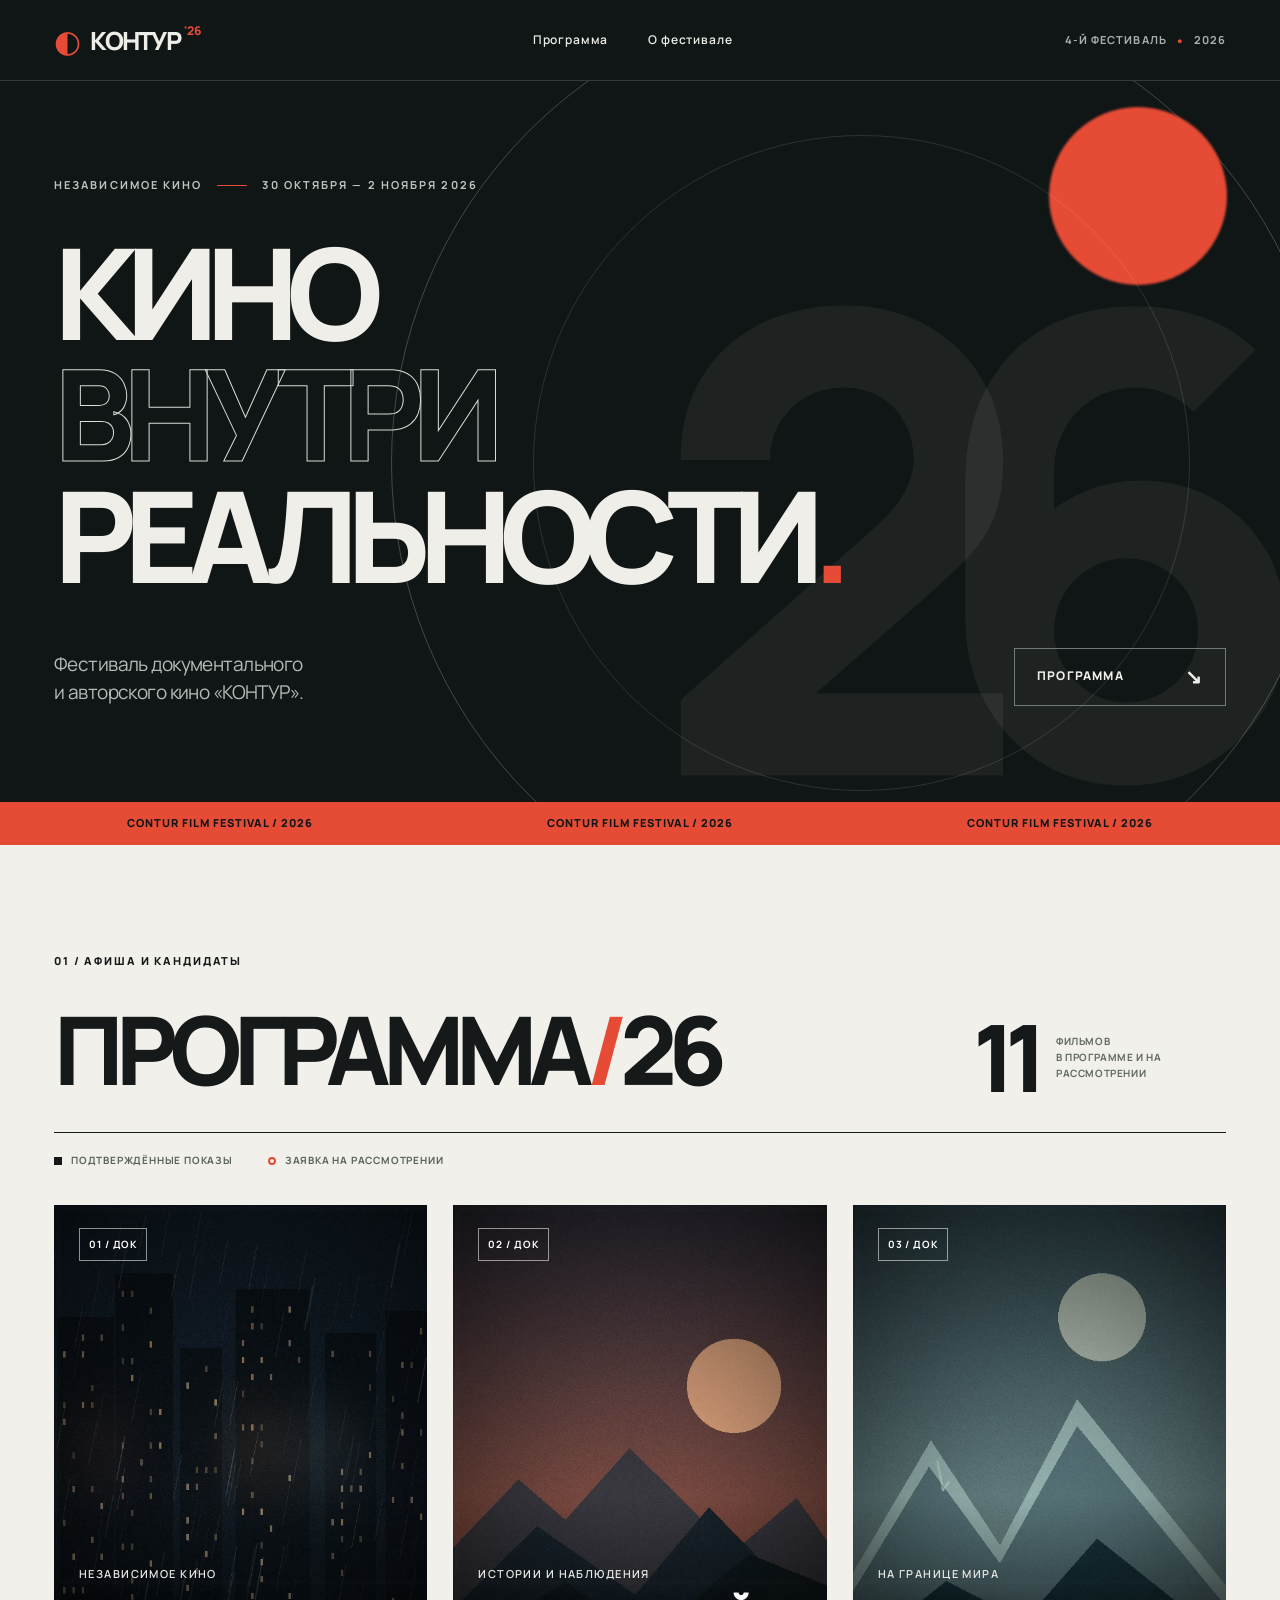
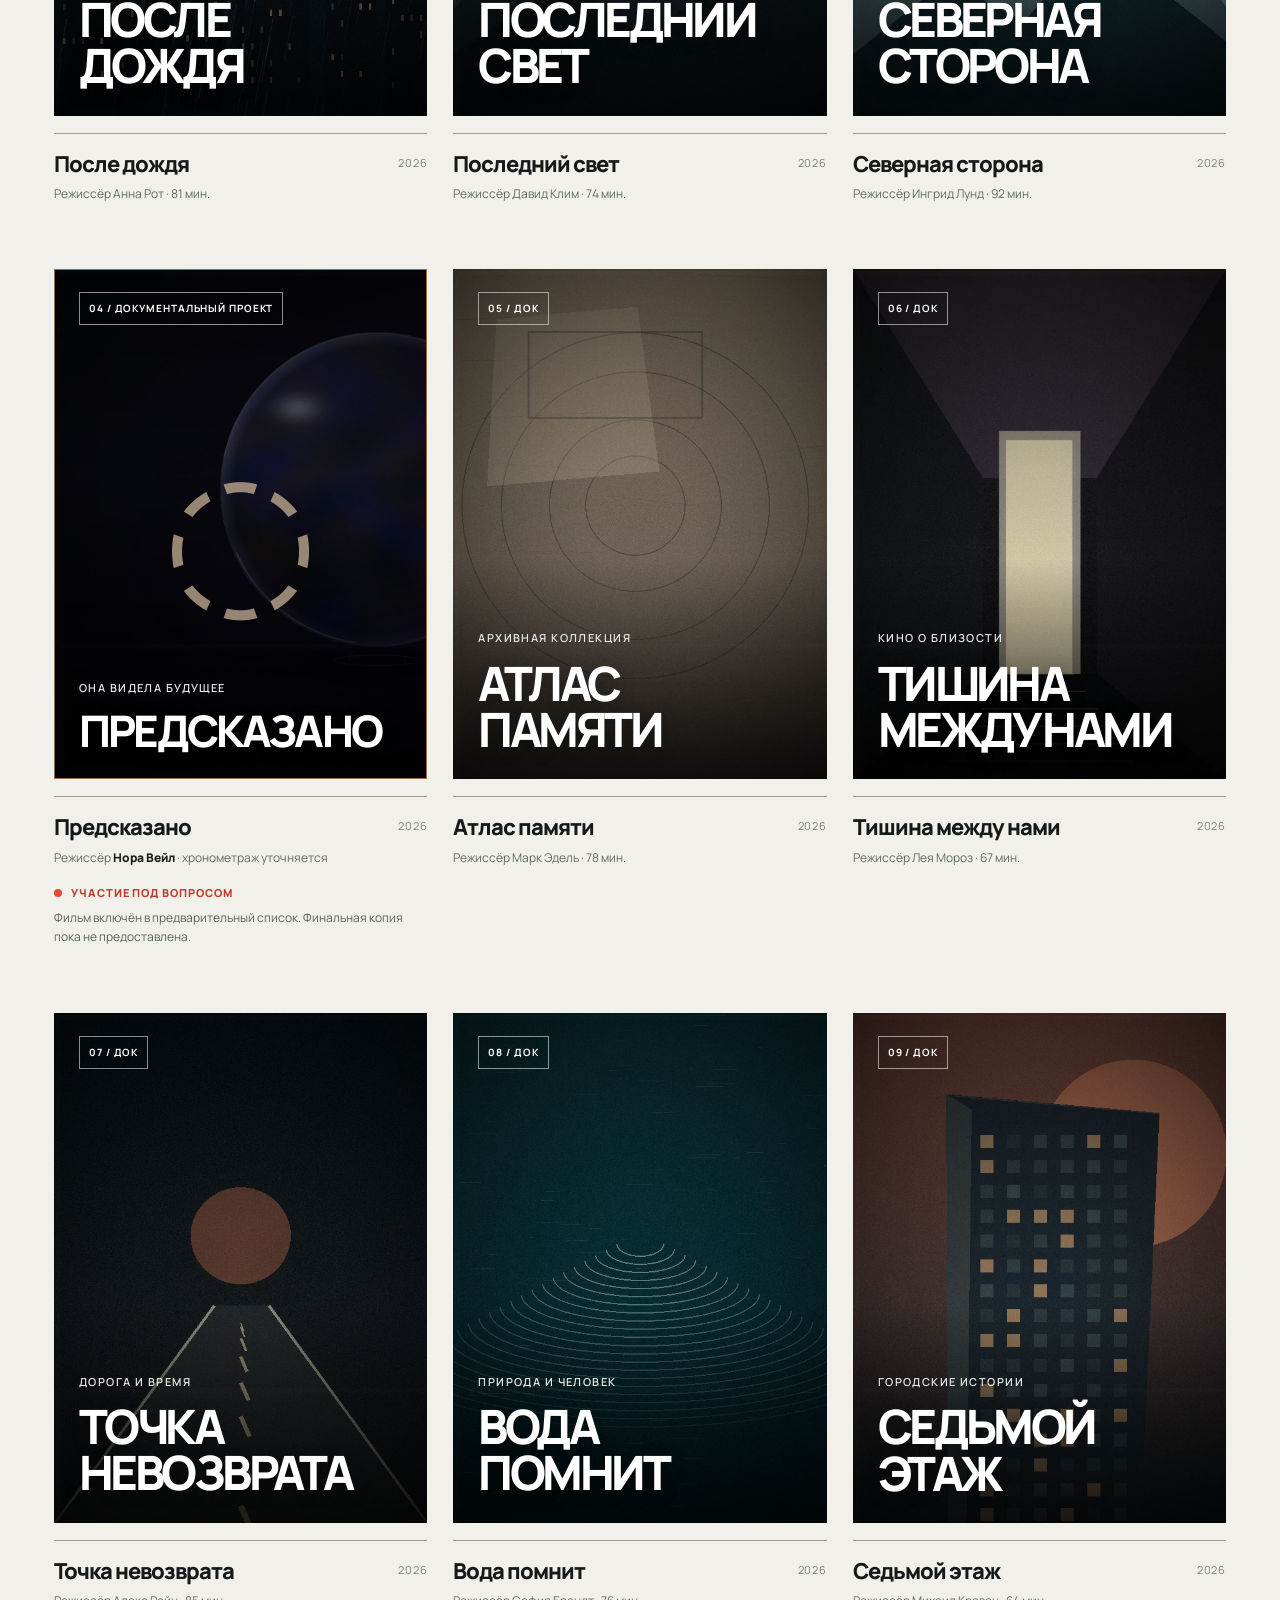
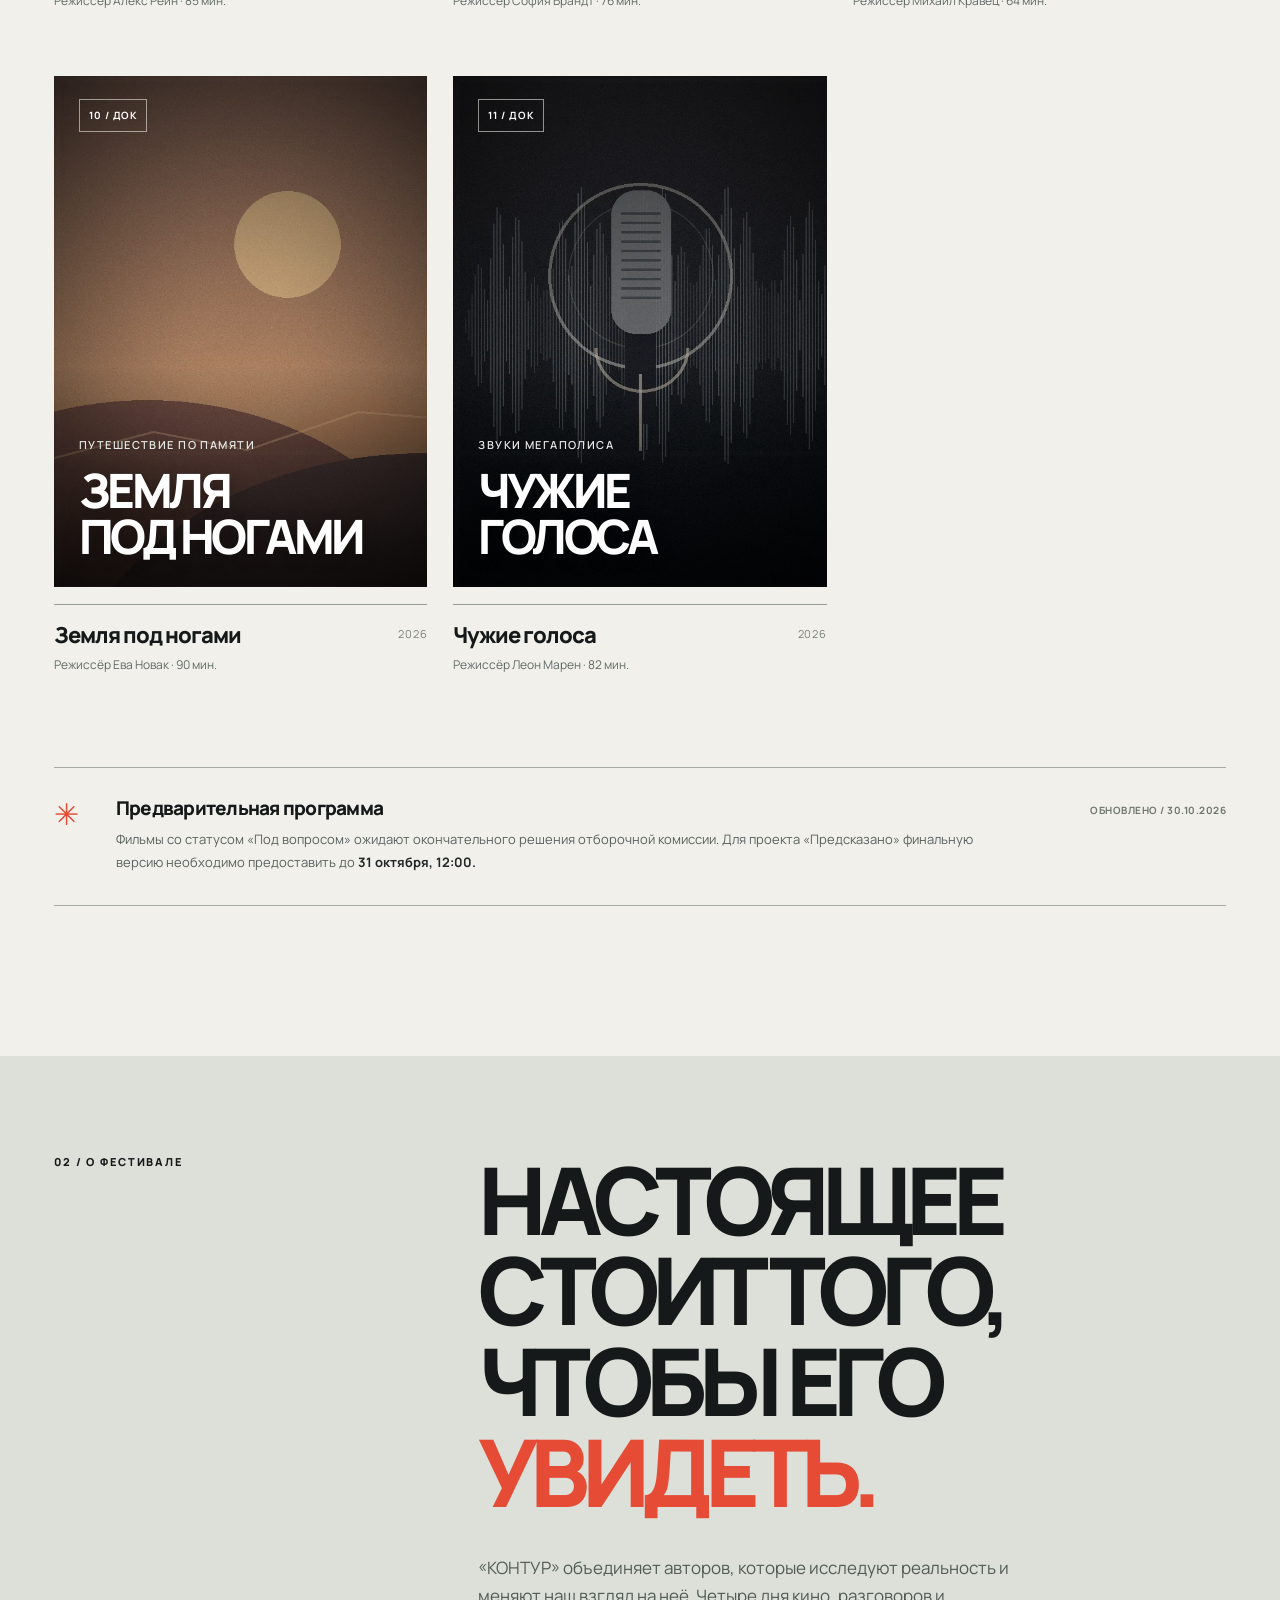
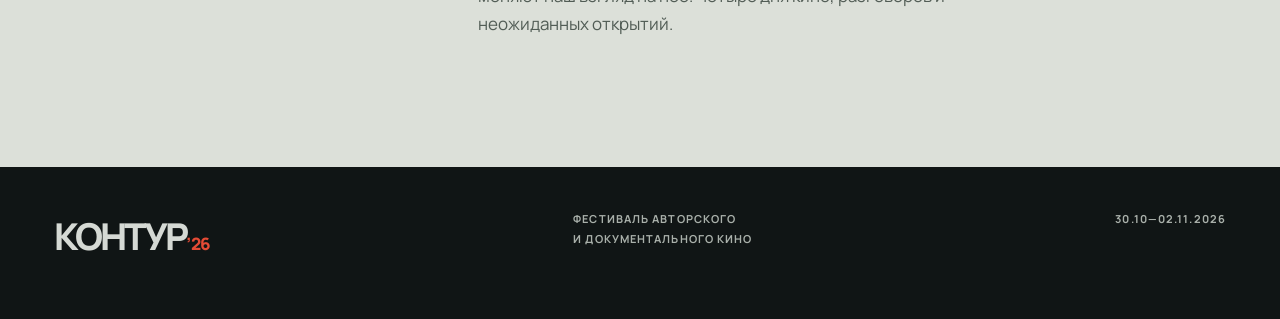
==== festival.html @ ccc14f4e "Add files via upload" ====
<!doctype html>
<html lang="ru">
<head>
  <meta charset="utf-8">
  <meta name="viewport" content="width=device-width, initial-scale=1">
  <meta name="theme-color" content="#101515">
  <meta name="description" content="КОНТУР — фестиваль документального и авторского кино. Программа 2026, фильмы, режиссёры и статус заявок.">
  <title>КОНТУР '26 — фестиваль документального кино</title>
  <link rel="preconnect" href="https://fonts.googleapis.com">
  <link rel="preconnect" href="https://fonts.gstatic.com" crossorigin>
  <link href="https://fonts.googleapis.com/css2?family=Manrope:wght@400;500;600;700;800&display=swap" rel="stylesheet">
  <link rel="stylesheet" href="festival.css">
</head>
<body>
  <a class="skip" href="#main">К программе фильмов</a>
  <header class="f-header">
    <a class="f-brand" href="#top" aria-label="КОНТУР 2026 — наверх"><span class="brand-symbol" aria-hidden="true">◐</span> КОНТУР<span class="brand-sup">'26</span></a>
    <nav aria-label="Навигация по фестивалю">
      <a href="#program">Программа</a>
      <a href="#about">О фестивале</a>
    </nav>
    <span class="edition">4-Й ФЕСТИВАЛЬ <span class="edition-dot">●</span> 2026</span>
  </header>

  <main id="main">
    <section class="f-hero" id="top" aria-labelledby="festival-title">
      <div class="hero-surface" aria-hidden="true"><div class="hero-circle"></div><div class="hero-number">26</div></div>
      <div class="f-container hero-content">
        <div class="hero-kicker"><span>НЕЗАВИСИМОЕ КИНО</span><span class="tiny-line"></span><span>30 ОКТЯБРЯ — 2 НОЯБРЯ 2026</span></div>
        <h1 id="festival-title">КИНО<br><span>ВНУТРИ</span><br>РЕАЛЬНОСТИ<span class="hero-period">.</span></h1>
        <div class="hero-base">
          <p>Фестиваль документального<br>и авторского кино «КОНТУР».</p>
          <a href="#program" class="hero-down" aria-label="Перейти к фильмам">ПРОГРАММА <span aria-hidden="true">↘</span></a>
        </div>
      </div>
      <div class="hero-marquee" aria-hidden="true"><span>CONTUR FILM FESTIVAL / 2026</span><span>CONTUR FILM FESTIVAL / 2026</span><span>CONTUR FILM FESTIVAL / 2026</span></div>
    </section>

    <section class="program f-container" id="program" aria-labelledby="program-title">
      <div class="program-top">
        <div>
          <p class="eyebrow">01 / АФИША И КАНДИДАТЫ</p>
          <h2 id="program-title">ПРОГРАММА<span class="accent">/</span>26</h2>
        </div>
        <div class="program-side"><strong>11</strong><p>ФИЛЬМОВ<br>В ПРОГРАММЕ И НА РАССМОТРЕНИИ</p></div>
      </div>
      <div class="legend"><span><i class="legend-square"></i> ПОДТВЕРЖДЁННЫЕ ПОКАЗЫ</span><span><i class="legend-dot"></i> ЗАЯВКА НА РАССМОТРЕНИИ</span></div>

      <div class="films-grid">
        <article class="film-card">
          <div class="film-art" style="--art:url('assets/posters/posle-dozhdya.webp')"><span class="film-index">01 / ДОК</span><div class="film-art-bottom"><small>НЕЗАВИСИМОЕ КИНО</small><strong>ПОСЛЕ<br>ДОЖДЯ</strong></div></div>
          <div class="film-meta"><div><h3>После дождя</h3><p>Режиссёр Анна Рот · 81 мин.</p></div><span class="year">2026</span></div>
        </article>
        <article class="film-card">
          <div class="film-art" style="--art:url('assets/posters/posledniy-svet.webp')"><span class="film-index">02 / ДОК</span><div class="film-art-bottom"><small>ИСТОРИИ И НАБЛЮДЕНИЯ</small><strong>ПОСЛЕДНИЙ<br>СВЕТ</strong></div></div>
          <div class="film-meta"><div><h3>Последний свет</h3><p>Режиссёр Давид Клим · 74 мин.</p></div><span class="year">2026</span></div>
        </article>
        <article class="film-card">
          <div class="film-art" style="--art:url('assets/posters/severnaya-storona.webp')"><span class="film-index">03 / ДОК</span><div class="film-art-bottom"><small>НА ГРАНИЦЕ МИРА</small><strong>СЕВЕРНАЯ<br>СТОРОНА</strong></div></div>
          <div class="film-meta"><div><h3>Северная сторона</h3><p>Режиссёр Ингрид Лунд · 92 мин.</p></div><span class="year">2026</span></div>
        </article>
        <article class="film-card featured-film" id="predskazano" aria-labelledby="predskazano-title">
          <div class="film-art art-predskazano"><span class="film-index">04 / ДОКУМЕНТАЛЬНЫЙ ПРОЕКТ</span><div class="poster-sigil" aria-hidden="true">◌</div><div class="film-art-bottom"><small>ОНА ВИДЕЛА БУДУЩЕЕ</small><strong>ПРЕДСКАЗАНО</strong></div></div>
          <div class="film-meta"><div><h3 id="predskazano-title">Предсказано</h3><p>Режиссёр <b>Нора Вейл</b> · хронометраж уточняется</p></div><span class="year">2026</span></div>
          <p class="film-pending"><span class="pending-dot"></span> УЧАСТИЕ ПОД ВОПРОСОМ</p>
          <p class="film-pending-note">Фильм включён в предварительный список. Финальная копия пока не предоставлена.</p>
        </article>
        <article class="film-card">
          <div class="film-art" style="--art:url('assets/posters/atlas-pamyati.webp')"><span class="film-index">05 / ДОК</span><div class="film-art-bottom"><small>АРХИВНАЯ КОЛЛЕКЦИЯ</small><strong>АТЛАС<br>ПАМЯТИ</strong></div></div>
          <div class="film-meta"><div><h3>Атлас памяти</h3><p>Режиссёр Марк Эдель · 78 мин.</p></div><span class="year">2026</span></div>
        </article>
        <article class="film-card">
          <div class="film-art" style="--art:url('assets/posters/tishina.webp')"><span class="film-index">06 / ДОК</span><div class="film-art-bottom"><small>КИНО О БЛИЗОСТИ</small><strong>ТИШИНА<br>МЕЖДУ НАМИ</strong></div></div>
          <div class="film-meta"><div><h3>Тишина между нами</h3><p>Режиссёр Лея Мороз · 67 мин.</p></div><span class="year">2026</span></div>
        </article>
        <article class="film-card">
          <div class="film-art" style="--art:url('assets/posters/tochka-nevozvrata.webp')"><span class="film-index">07 / ДОК</span><div class="film-art-bottom"><small>ДОРОГА И ВРЕМЯ</small><strong>ТОЧКА<br>НЕВОЗВРАТА</strong></div></div>
          <div class="film-meta"><div><h3>Точка невозврата</h3><p>Режиссёр Алекс Рейн · 85 мин.</p></div><span class="year">2026</span></div>
        </article>
        <article class="film-card">
          <div class="film-art" style="--art:url('assets/posters/voda-pomnit.webp')"><span class="film-index">08 / ДОК</span><div class="film-art-bottom"><small>ПРИРОДА И ЧЕЛОВЕК</small><strong>ВОДА<br>ПОМНИТ</strong></div></div>
          <div class="film-meta"><div><h3>Вода помнит</h3><p>Режиссёр София Брандт · 76 мин.</p></div><span class="year">2026</span></div>
        </article>
        <article class="film-card">
          <div class="film-art" style="--art:url('assets/posters/sedmoy-etazh.webp')"><span class="film-index">09 / ДОК</span><div class="film-art-bottom"><small>ГОРОДСКИЕ ИСТОРИИ</small><strong>СЕДЬМОЙ<br>ЭТАЖ</strong></div></div>
          <div class="film-meta"><div><h3>Седьмой этаж</h3><p>Режиссёр Михаил Кравец · 64 мин.</p></div><span class="year">2026</span></div>
        </article>
        <article class="film-card">
          <div class="film-art" style="--art:url('assets/posters/zemlya.webp')"><span class="film-index">10 / ДОК</span><div class="film-art-bottom"><small>ПУТЕШЕСТВИЕ ПО ПАМЯТИ</small><strong>ЗЕМЛЯ<br>ПОД НОГАМИ</strong></div></div>
          <div class="film-meta"><div><h3>Земля под ногами</h3><p>Режиссёр Ева Новак · 90 мин.</p></div><span class="year">2026</span></div>
        </article>
        <article class="film-card">
          <div class="film-art" style="--art:url('assets/posters/chuzhie-golosa.webp')"><span class="film-index">11 / ДОК</span><div class="film-art-bottom"><small>ЗВУКИ МЕГАПОЛИСА</small><strong>ЧУЖИЕ<br>ГОЛОСА</strong></div></div>
          <div class="film-meta"><div><h3>Чужие голоса</h3><p>Режиссёр Леон Марен · 82 мин.</p></div><span class="year">2026</span></div>
        </article>
      </div>

      <div class="program-notice"><span class="notice-icon" aria-hidden="true">✳</span><div><h3>Предварительная программа</h3><p>Фильмы со статусом «Под вопросом» ожидают окончательного решения отборочной комиссии. Для проекта «Предсказано» финальную версию необходимо предоставить до <strong>31 октября, 12:00.</strong></p></div><span class="notice-code">ОБНОВЛЕНО / 30.10.2026</span></div>
    </section>

    <section class="about" id="about" aria-labelledby="about-title"><div class="f-container about-inner"><p class="eyebrow">02 / О ФЕСТИВАЛЕ</p><div class="about-copy"><h2 id="about-title">НАСТОЯЩЕЕ<br>СТОИТ ТОГО,<br>ЧТОБЫ ЕГО<br><span>УВИДЕТЬ.</span></h2><p>«КОНТУР» объединяет авторов, которые исследуют реальность и меняют наш взгляд на неё. Четыре дня кино, разговоров и неожиданных открытий.</p></div></div></section>
  </main>
  <footer class="f-footer"><div class="f-container footer-grid"><span class="footer-logo">КОНТУР<span>’26</span></span><span>ФЕСТИВАЛЬ АВТОРСКОГО<br>И ДОКУМЕНТАЛЬНОГО КИНО</span><span>30.10—02.11.2026</span></div></footer>
</body>
</html>
---- festival.css ----
:root{--ink:#151919;--paper:#f1f0ea;--red:#e54b35;--muted:#727674;--line:#c8cbc4;--sans:'Manrope','Helvetica Neue',Arial,sans-serif}
*{box-sizing:border-box}html{scroll-behavior:smooth}body{margin:0;background:var(--paper);color:var(--ink);font:400 15px/1.5 var(--sans);-webkit-font-smoothing:antialiased}a{text-decoration:none;color:inherit}::selection{background:var(--red);color:#fff}
.skip{position:absolute;z-index:50;top:-100px;left:20px;padding:12px 18px;background:var(--paper);color:var(--ink)}.skip:focus{top:12px}
.f-container{width:min(1420px,calc(100% - 108px));margin:auto}
.f-header{min-height:81px;background:#101515;color:#eeeee9;border-bottom:1px solid #343a3b;display:flex;align-items:center;justify-content:space-between;padding:0 54px;gap:24px}
.f-brand{font:800 25px/1 var(--sans);letter-spacing:-.07em;display:flex;align-items:center;white-space:nowrap}.brand-symbol{color:var(--red);font:400 31px/1 var(--sans);margin-right:11px}.brand-sup{color:var(--red);font-size:12px;letter-spacing:0;align-self:start;margin-left:4px}
.f-header nav{display:flex;gap:40px;font-size:12px;letter-spacing:.07em;font-weight:600}.f-header nav a:hover,.f-header nav a:focus-visible{color:#fa7865}.edition{font-size:11px;letter-spacing:.10em;font-weight:700;color:#aab0af;white-space:nowrap}.edition-dot{color:var(--red);padding:0 7px;font-size:9px}
.f-hero{background:#101515;color:#f0eee9;position:relative;min-height:690px;overflow:hidden;isolation:isolate}.hero-surface{position:absolute;inset:0;z-index:-1;overflow:hidden}.hero-circle{position:absolute;border:1px solid rgba(239,239,230,.23);width:min(75vw,940px);aspect-ratio:1;border-radius:50%;top:50%;right:-4%;transform:translateY(-50%)}.hero-circle::after{content:'';position:absolute;inset:15%;border-radius:50%;border:1px solid rgba(239,239,230,.13)}.hero-circle::before{content:'';position:absolute;top:12%;right:11%;width:19%;aspect-ratio:1;background:var(--red);border-radius:50%;filter:blur(1px)}.hero-number{position:absolute;right:6%;top:17%;color:rgba(241,240,234,.06);font:800 clamp(320px,50vw,760px)/1 var(--sans);letter-spacing:-.18em;white-space:nowrap}.hero-content{min-height:650px;display:flex;flex-direction:column;justify-content:center;padding:96px 0 96px}.hero-kicker{font-size:11px;letter-spacing:.19em;display:flex;align-items:center;gap:15px;font-weight:700;color:#bfc4c1}.tiny-line{height:1px;width:30px;background:var(--red)}
.f-hero h1{font:800 clamp(68px,9.9vw,153px)/.96 var(--sans);letter-spacing:-.095em;margin:37px 0 53px;position:relative;max-width:1200px}.f-hero h1 span:not(.hero-period){color:transparent;-webkit-text-stroke:1px #dadcd5}.hero-period{color:var(--red)}.hero-base{display:flex;align-items:end;justify-content:space-between;gap:20px}.hero-base p{font-size:19px;line-height:1.45;color:#b4bbb8;margin:0;letter-spacing:-.03em}.hero-down{border:1px solid #737977;padding:18px 22px;min-width:212px;display:flex;justify-content:space-between;font-size:12px;letter-spacing:.10em;font-weight:800;transition:background .2s}.hero-down:hover,.hero-down:focus-visible{background:var(--red);border-color:var(--red);color:white}.hero-down span{font-size:20px;line-height:1}
.hero-marquee{display:flex;justify-content:space-around;gap:20px;padding:13px 20px;background:var(--red);color:#101515;font:800 11px/1.5 var(--sans);letter-spacing:.09em;white-space:nowrap;overflow:hidden}
.program{padding-top:108px;padding-bottom:150px}.program-top{display:flex;justify-content:space-between;gap:30px;align-items:end;margin-bottom:38px}.eyebrow{font-size:11px;letter-spacing:.17em;font-weight:800;text-transform:uppercase;margin:0 0 35px}.program h2{font:800 clamp(46px,7.4vw,104px)/.95 var(--sans);letter-spacing:-.085em;margin:0;white-space:nowrap}.accent{color:var(--red)}.program-side{display:flex;align-items:center;gap:18px}.program-side strong{font:800 93px/.8 var(--sans);letter-spacing:-.1em}.program-side p{font-size:10px;line-height:1.6;letter-spacing:.06em;font-weight:700;max-width:170px;color:#616966;margin:0}.legend{border-top:1px solid var(--ink);padding:21px 0 38px;display:flex;gap:35px;font:700 10px/1.3 var(--sans);letter-spacing:.08em;color:#59625e}.legend span{display:flex;align-items:center;gap:9px}.legend-square{display:block;width:8px;height:8px;background:var(--ink)}.legend-dot{display:block;width:8px;height:8px;border:2px solid var(--red);border-radius:50%}
.films-grid{display:grid;grid-template-columns:repeat(3,minmax(0,1fr));column-gap:26px;row-gap:66px}.film-card{min-width:0}.film-art{position:relative;aspect-ratio:600 / 820;overflow:hidden;background-color:#1c2427;background-image:linear-gradient(0deg,rgba(0,0,0,.72),rgba(0,0,0,0) 43%,rgba(0,0,0,.3)),var(--art);background-position:center;background-size:cover;display:flex;flex-direction:column;justify-content:space-between;color:#fff;padding:23px 25px 27px;isolation:isolate;transition:background-size .3s}
.film-art::after{content:'';position:absolute;z-index:-1;inset:0;pointer-events:none;opacity:.15;background-image:url("data:image/svg+xml,%3Csvg viewBox='0 0 90 90' xmlns='http://www.w3.org/2000/svg'%3E%3Cpath d='M0 1H90M1 0V90' stroke='%23fff' stroke-opacity='.06'/%3E%3C/svg%3E")}.film-index{align-self:start;border:1px solid rgba(240,240,236,.58);padding:8px 9px;font-size:10px;letter-spacing:.09em;font-weight:700}.film-art-bottom{display:flex;flex-direction:column;gap:14px;align-items:flex-start}.film-art-bottom small{font:600 11px/1.4 var(--sans);letter-spacing:.13em;color:#e5e8e4}.film-art-bottom strong{font:800 clamp(31px,3.7vw,60px)/.98 var(--sans);letter-spacing:-.075em;text-wrap:balance;text-shadow:0 4px 17px #0005}
.film-meta{border-top:1px solid #989e99;display:flex;justify-content:space-between;gap:16px;padding-top:18px;margin-top:17px;align-items:start}.film-meta h3{font:800 22px/1.15 var(--sans);letter-spacing:-.045em;margin:0 0 7px}.film-meta p{font-size:12px;line-height:1.6;color:#626a66;margin:0}.film-meta b{color:#1a1e1b;font-weight:800}.year{font-size:11px;color:#7b807b;letter-spacing:.07em;padding-top:3px}
.featured-film .film-art{background-image:linear-gradient(0deg,rgba(0,0,0,.90),rgba(0,0,0,.20) 60%,rgba(0,0,0,.53)),url('assets/obsidian-orb.webp');background-position:center center;background-size:auto 100%;box-shadow:inset 0 0 0 1px #8b6d4d}.featured-film .film-art-bottom strong{font-size:clamp(28px,3.4vw,53px);letter-spacing:-.065em}.poster-sigil{position:absolute;top:35%;width:100%;left:0;text-align:center;color:#bca68e;opacity:.8;font:300 180px/1 Georgia,serif;text-shadow:0 0 40px #000}.film-pending{display:flex;align-items:center;gap:9px;font-size:11px;font-weight:800;letter-spacing:.085em;color:#bc3d2c;margin:18px 0 7px}.pending-dot{width:8px;height:8px;background:var(--red);border-radius:50%;flex:0 0 8px}.film-pending-note{font-size:12px;color:#59625e;margin:0;line-height:1.6;max-width:390px}
.program-notice{margin-top:93px;padding:29px 0 30px;border-top:1px solid #a6aba4;border-bottom:1px solid #a6aba4;display:grid;grid-template-columns:42px minmax(0,1fr) auto;gap:20px;align-items:start}.notice-icon{font-size:30px;color:var(--red);line-height:1.1}.program-notice h3{font:800 19px/1.2 var(--sans);margin:0 0 8px;letter-spacing:-.04em}.program-notice p{font-size:13px;color:#59625e;line-height:1.8;margin:0;max-width:870px}.program-notice p strong{color:#212627}.notice-code{white-space:nowrap;font:700 10px/1.4 var(--sans);letter-spacing:.05em;color:#6f7670;padding-top:6px}
.about{background:#dce0d9;padding:98px 0 112px}.about-inner{display:grid;grid-template-columns:.5fr 1fr;gap:50px}.about-copy h2{font:800 clamp(51px,7.3vw,105px)/.97 var(--sans);letter-spacing:-.085em;margin:0 0 38px}.about-copy h2 span{color:var(--red)}.about-copy p{max-width:540px;font-size:17px;color:#515c55;line-height:1.65}
.f-footer{background:#101515;color:#d5d9d4;padding:42px 0 54px}.footer-grid{display:flex;justify-content:space-between;gap:25px;align-items:start}.footer-logo{font-size:37px;font-weight:800;letter-spacing:-.08em}.footer-logo span{font-size:17px;letter-spacing:-.04em;color:var(--red)}.footer-grid>span:not(.footer-logo){font-size:11px;font-weight:700;letter-spacing:.10em;line-height:1.8;color:#a9b0aa}
@media(max-width:1150px){.f-container{width:calc(100% - 74px)}.f-header{padding:0 37px}.hero-content{min-height:600px}.f-hero{min-height:640px}.f-hero h1{font-size:clamp(69px,10.2vw,120px)}.film-art-bottom strong{font-size:clamp(32px,3.6vw,50px)}.film-meta h3{font-size:19px}.program-side strong{font-size:73px}}
@media(max-width:820px){.films-grid{grid-template-columns:repeat(2,minmax(0,1fr));gap:40px 17px}.f-header nav{gap:18px}.edition{display:none}.program-side{display:none}.about-inner{grid-template-columns:1fr;gap:10px}.film-art-bottom strong{font-size:clamp(32px,5vw,56px)}.featured-film .film-art-bottom strong{font-size:clamp(32px,4.5vw,52px)}.program-notice{grid-template-columns:36px minmax(0,1fr)}.notice-code{grid-column:2}}
@media(max-width:560px){.f-container{width:calc(100% - 36px)}.f-header{padding:0 18px;min-height:70px}.f-brand{font-size:21px}.brand-symbol{font-size:24px;margin-right:5px}.brand-sup{font-size:11px}.f-header nav{gap:13px;font-size:11px}.f-hero{min-height:620px}.hero-content{min-height:585px;padding:70px 0}.hero-kicker{font-size:9px;letter-spacing:.06em;gap:8px;flex-wrap:wrap}.tiny-line{width:12px}.hero-circle{width:590px;right:-350px;top:43%}.hero-number{font-size:390px;right:-140px}.f-hero h1{font-size:clamp(46px,12.8vw,71px);letter-spacing:-.09em;margin:49px 0 48px}.hero-base{flex-wrap:wrap}.hero-base p{font-size:14px}.hero-down{min-width:160px;padding:12px 14px;font-size:10px}.hero-marquee span{font-size:9px}.program{padding-top:77px;padding-bottom:85px}.eyebrow{margin-bottom:22px;font-size:10px}.program h2{font-size:clamp(35px,9.15vw,54px);letter-spacing:-.09em}.program-top{margin-bottom:28px}.legend{display:flex;flex-wrap:wrap;gap:10px 22px;font-size:8px;padding-bottom:25px}.films-grid{grid-template-columns:1fr;gap:38px}.film-art{max-width:460px;margin:auto;width:100%;padding:21px}.film-art-bottom strong{font-size:clamp(42px,12vw,66px)}.featured-film .film-art-bottom strong{font-size:clamp(37px,10.5vw,58px)}.film-meta h3{font-size:21px}.film-meta{padding-top:13px;margin-top:11px}.program-notice{margin-top:65px;padding:23px 0}.program-notice h3{font-size:17px}.program-notice p{font-size:12px}.notice-code{font-size:9px}.about{padding:70px 0 78px}.about-copy h2{font-size:clamp(47px,11vw,65px)}.about-copy p{font-size:14px}.f-footer{padding:38px 0}.footer-grid{flex-wrap:wrap}.footer-grid>span:not(.footer-logo){font-size:9px}.footer-logo{width:100%;font-size:33px}}
@media(prefers-reduced-motion:reduce){html{scroll-behavior:auto}.hero-down,.film-art{transition:none}}
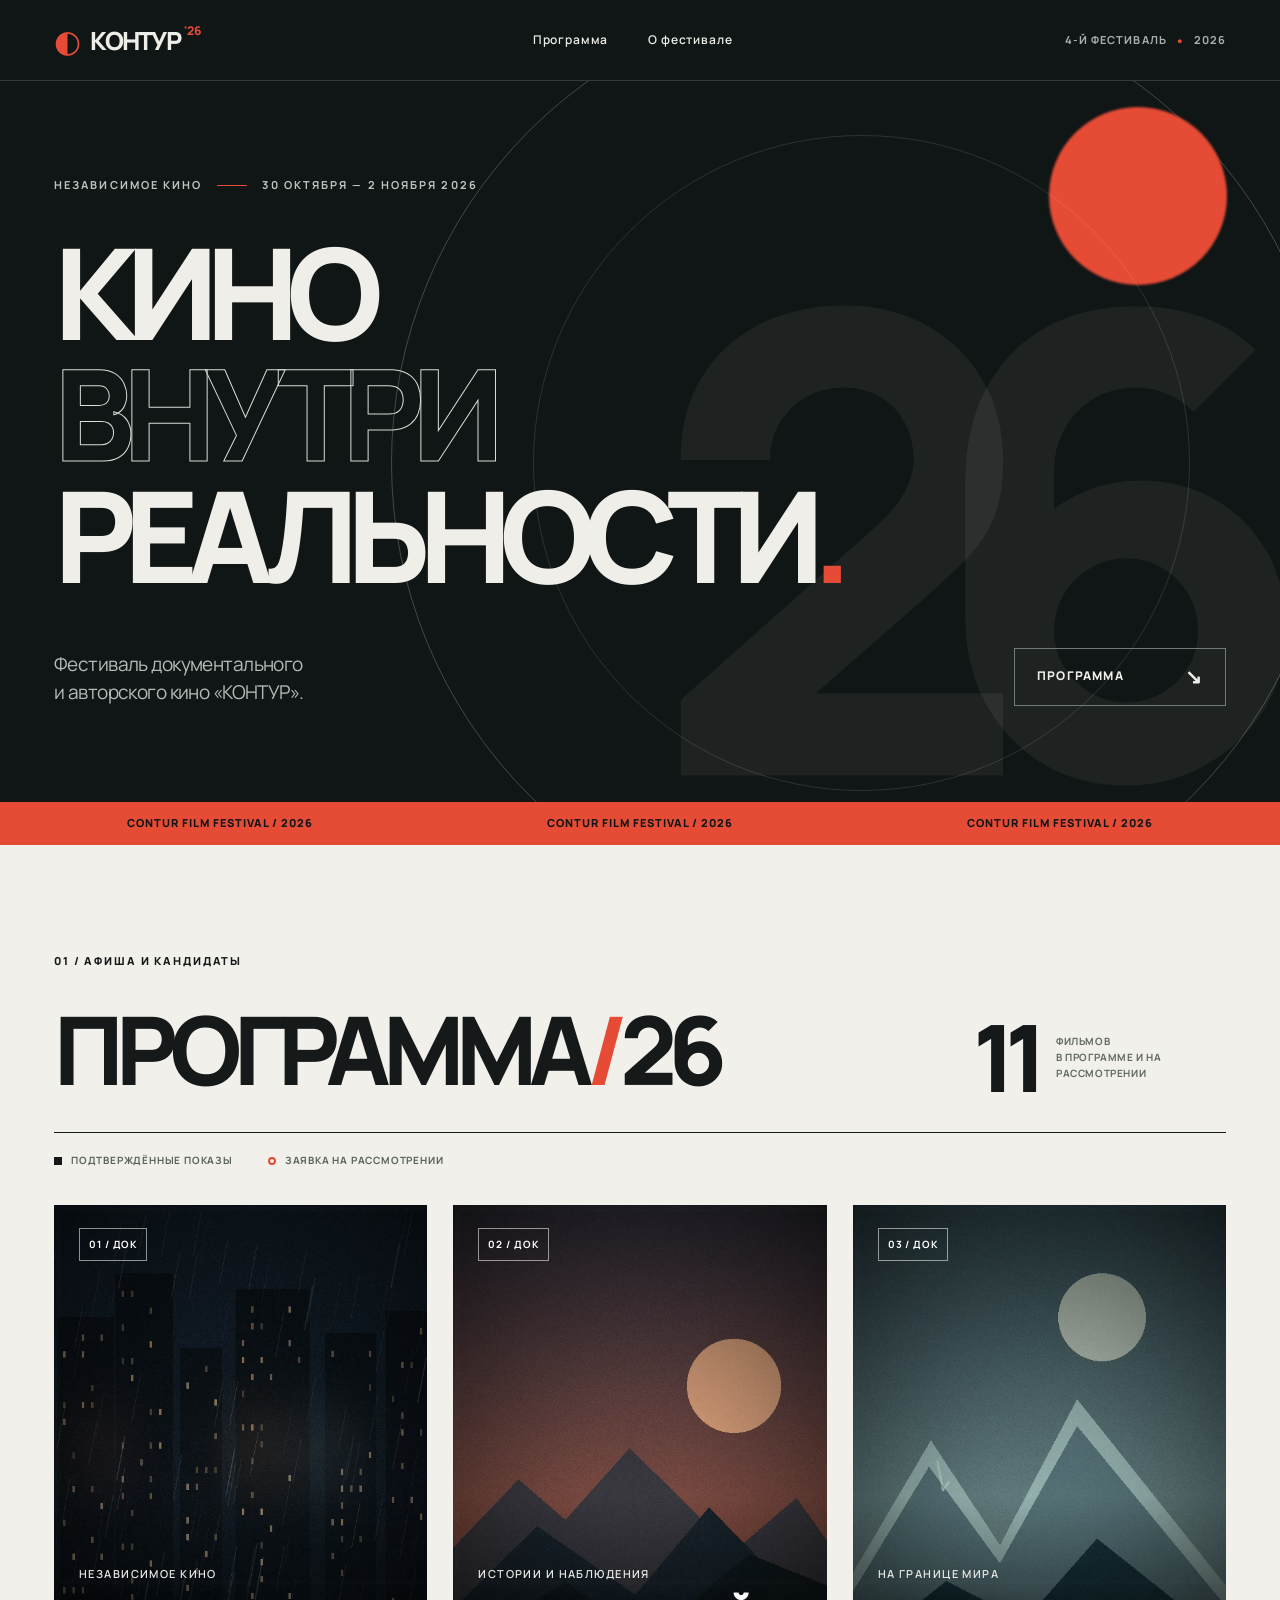
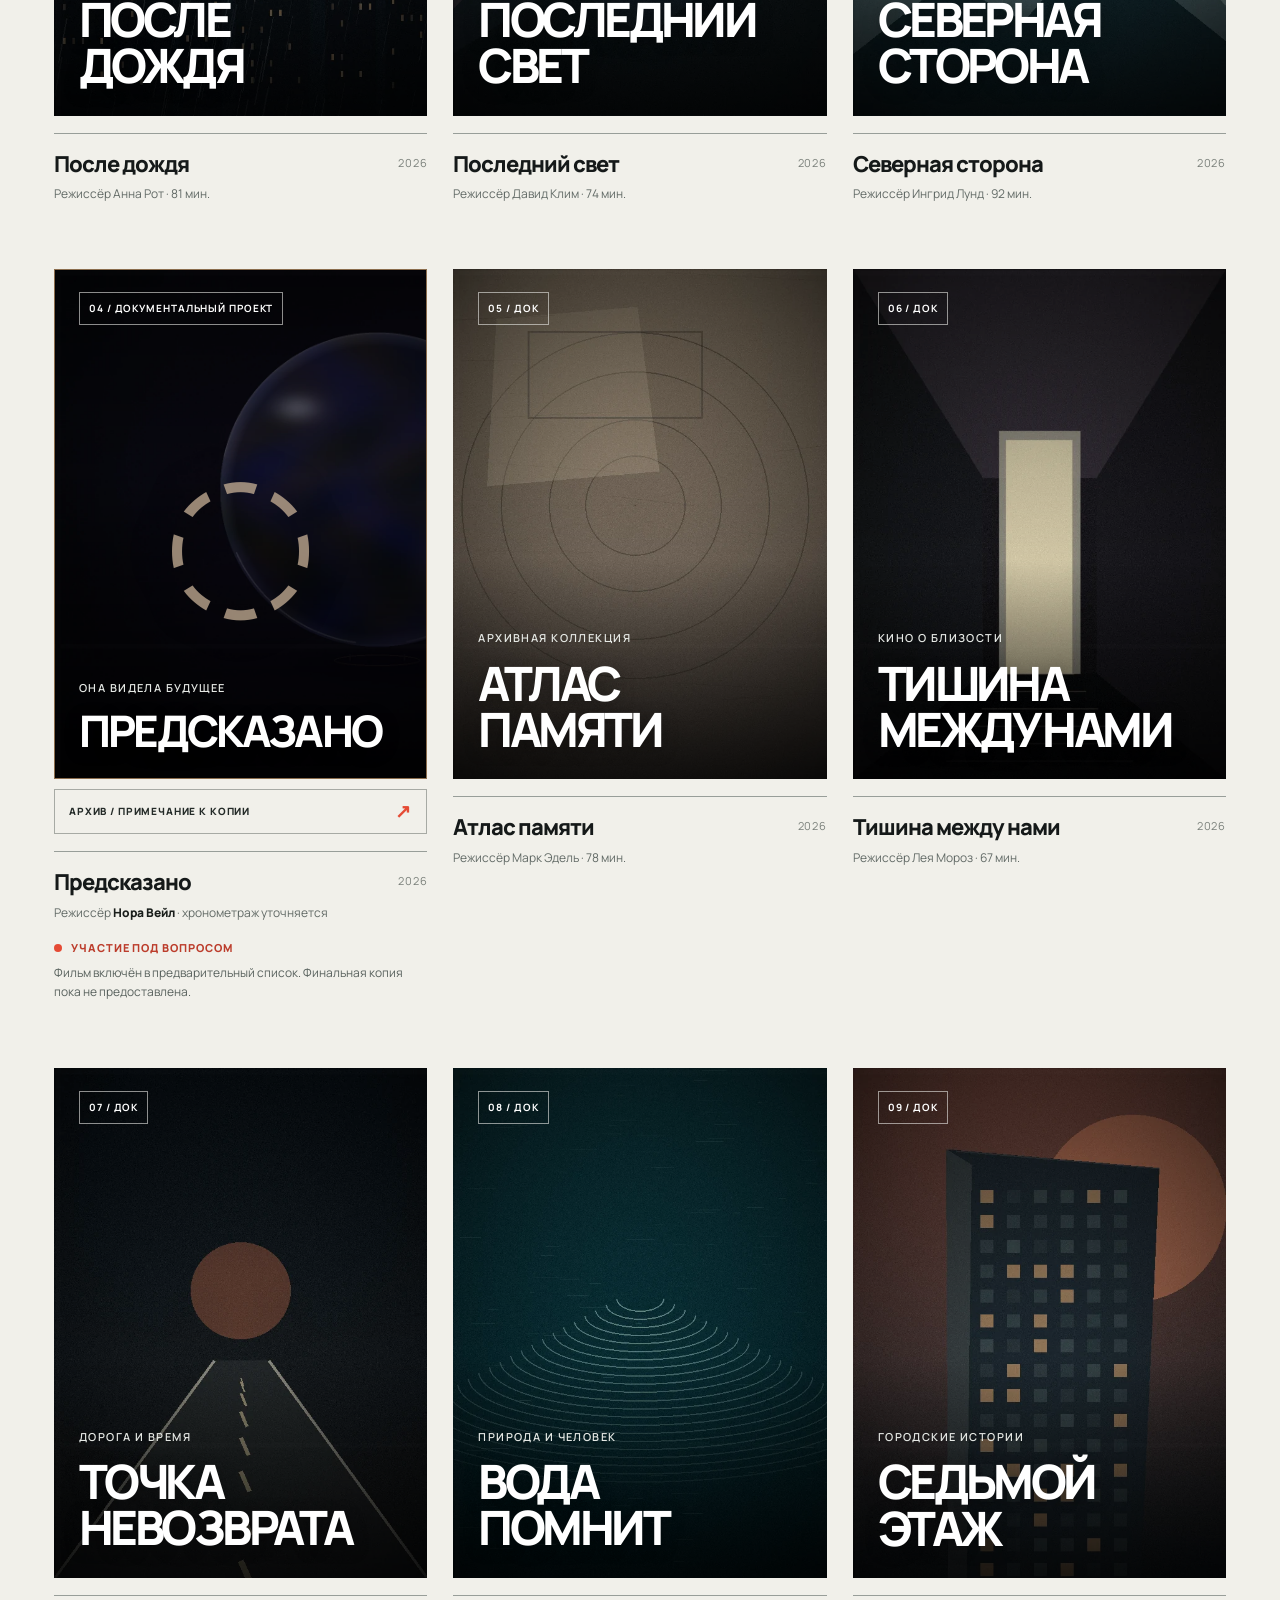
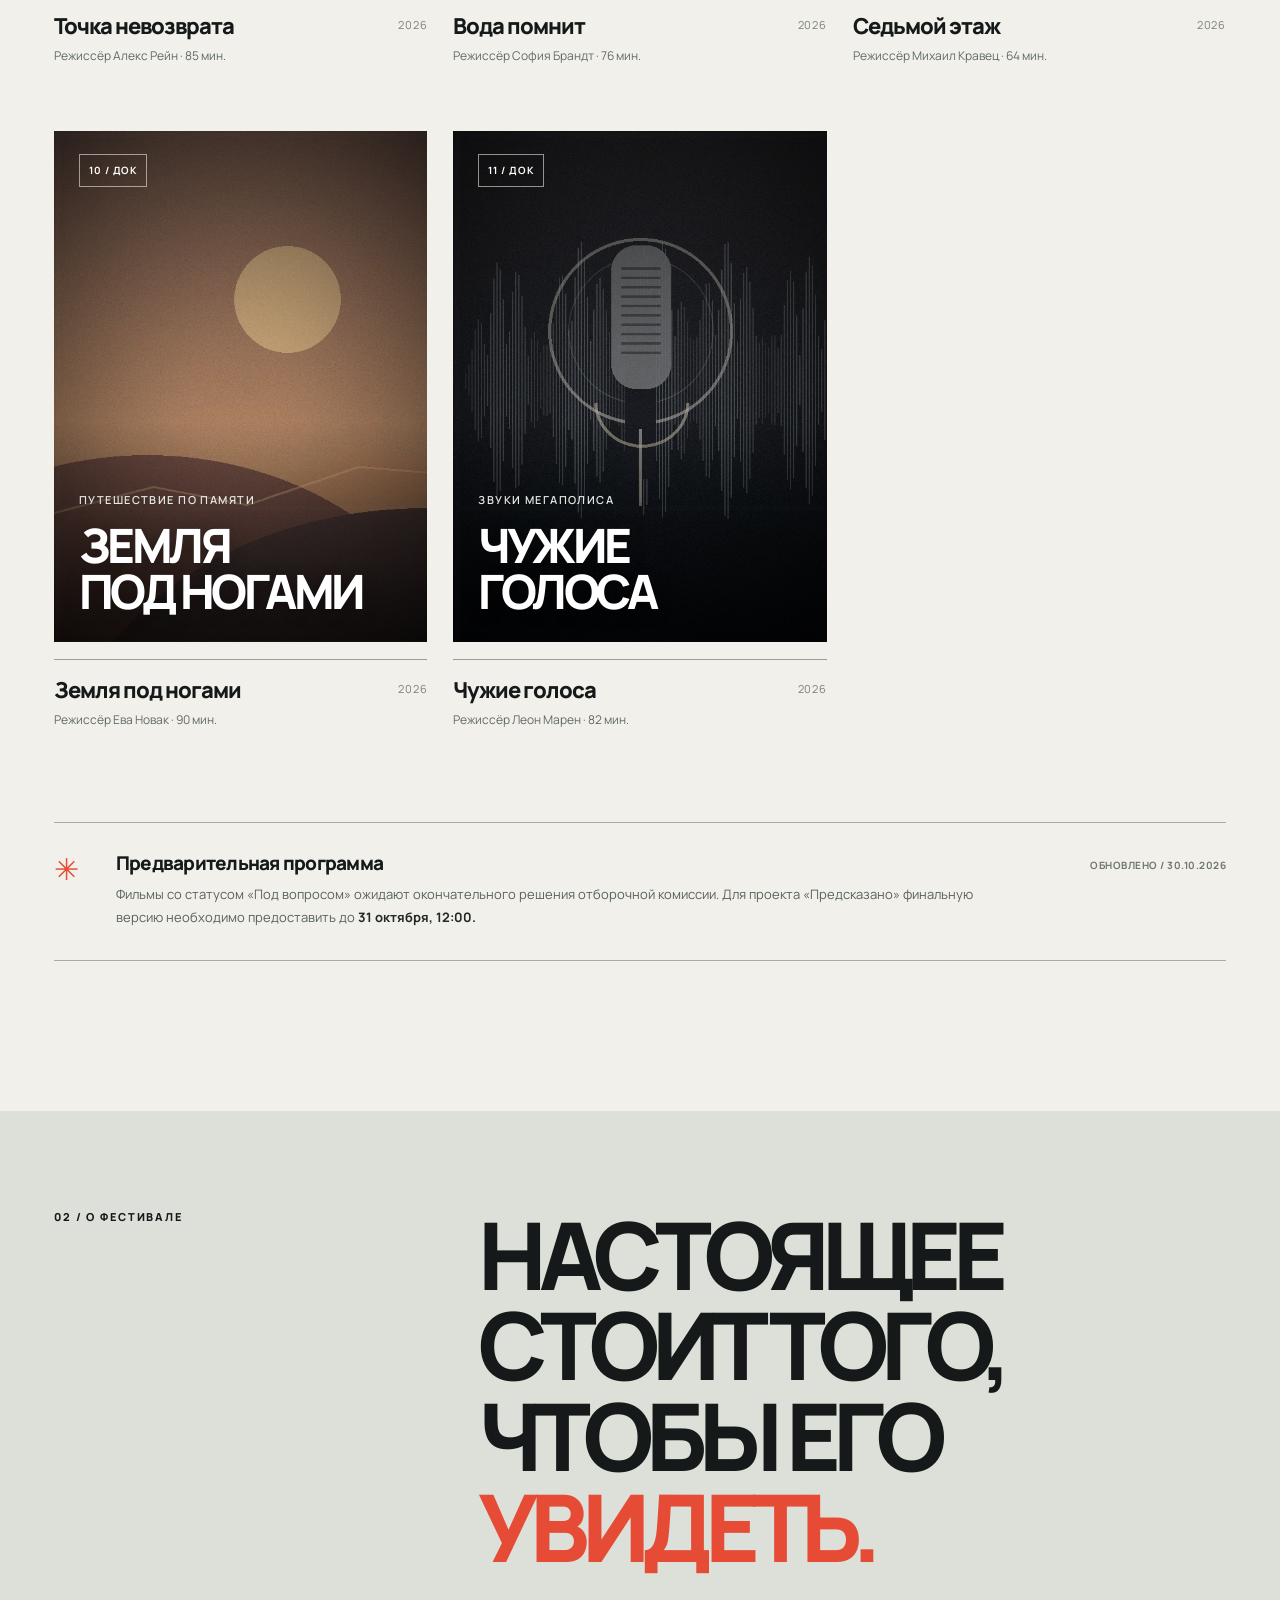
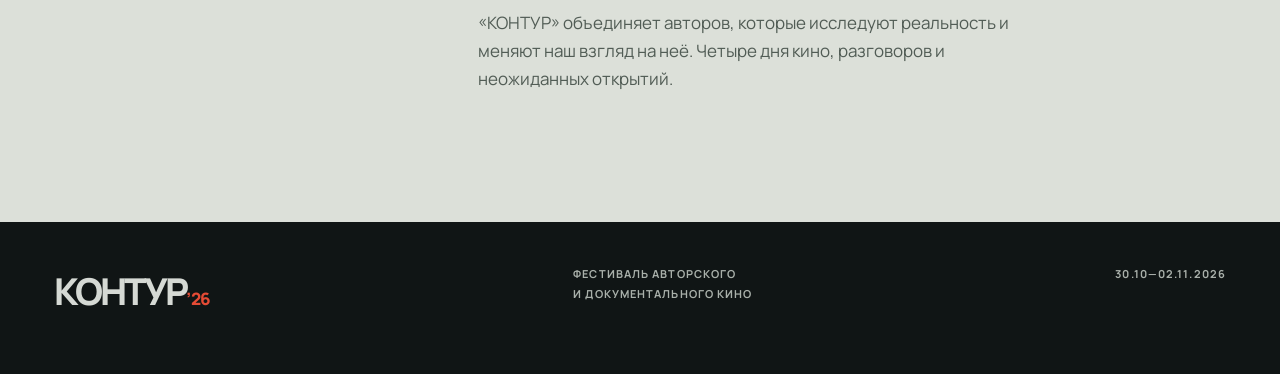
==== commit 3b80c1b5: "Add files via upload" ====
--- a/festival.html
+++ b/festival.html
@@ -10,6 +10,53 @@
   <link rel="preconnect" href="https://fonts.gstatic.com" crossorigin>
   <link href="https://fonts.googleapis.com/css2?family=Manrope:wght@400;500;600;700;800&display=swap" rel="stylesheet">
   <link rel="stylesheet" href="festival.css">
+  <style>
+    /* Подсказка к фильму «Предсказано»: стили только на этой странице. */
+    .featured-film .film-art .f-poster-hit {
+      position:absolute; inset:0; z-index:3; width:100%; border:0;
+      background:transparent; cursor:pointer;
+    }
+    .featured-film .film-art .f-poster-hit:focus-visible {
+      outline:3px solid #ff907c; outline-offset:-6px;
+    }
+    .f-hint-trigger {
+      display:flex; width:100%; align-items:center; justify-content:space-between;
+      gap:10px; margin:10px 0 0; padding:12px 14px;
+      border:1px solid #a7aaa4; background:transparent;
+      color:#242b28; text-align:left; cursor:pointer;
+      font:800 10px/1.5 var(--sans); letter-spacing:.085em;
+      transition:background .18s, border-color .18s;
+    }
+    .f-hint-trigger:hover,.f-hint-trigger:focus-visible {
+      border-color:var(--red); background:#e9e8e1;
+    }
+    .f-hint-trigger .f-hint-arrow { color:var(--red); font-size:19px; line-height:1; }
+    .f-archive-dialog {
+      width:min(560px,calc(100% - 32px)); max-width:none; max-height:calc(100dvh - 32px);
+      border:1px solid #505958; padding:0; background:#151b1b; color:#f0eee9;
+      box-shadow:0 24px 90px #0009; overflow-y:auto;
+    }
+    .f-archive-dialog::backdrop { background:rgba(7,11,11,.78); }
+    .f-archive-inner { padding:clamp(24px,6vw,43px); }
+    .f-archive-top { display:flex; align-items:start; justify-content:space-between; gap:16px; }
+    .f-archive-kicker { margin:0; font:800 10px/1.6 var(--sans);
+      color:#c0c7c3; letter-spacing:.12em; }
+    .f-archive-close { flex:0 0 32px; height:32px; padding:0; border:1px solid #68716d;
+      background:transparent; color:#f0eee9; cursor:pointer; font:400 23px/1 var(--sans); }
+    .f-archive-close:hover,.f-archive-close:focus-visible { border-color:var(--red); color:#ff8c77; }
+    .f-archive-dialog h2 { margin:34px 0 13px; font:800 clamp(31px,7vw,45px)/1.04 var(--sans);
+      letter-spacing:-.06em; }
+    .f-archive-category { font:700 10px/1.5 var(--sans); color:#cbd1cd; letter-spacing:.09em;
+      padding-bottom:21px; border-bottom:1px solid #4a5350; }
+    .f-archive-lede { margin:24px 0; font-size:16px; line-height:1.6; }
+    .f-archive-row { display:flex; justify-content:space-between; align-items:baseline;
+      gap:12px; padding:15px 0; border-bottom:1px solid #3f4744; font-size:14px; }
+    .f-archive-row strong { font-size:22px; color:#f0eee9; white-space:nowrap; }
+    .f-archive-question { margin:32px 0 22px; font:700 20px/1.4 var(--sans); }
+    .f-archive-last { margin:0; padding-top:17px; border-top:1px solid #59605c;
+      color:#f39380; font:800 12px/1.7 var(--sans); letter-spacing:.02em; }
+    @media(max-width:560px) { .f-archive-kicker { font-size:9px; } .f-archive-row { font-size:12px; } }
+  </style>
 </head>
 <body>
   <a class="skip" href="#main">К программе фильмов</a>
@@ -60,7 +107,8 @@
           <div class="film-meta"><div><h3>Северная сторона</h3><p>Режиссёр Ингрид Лунд · 92 мин.</p></div><span class="year">2026</span></div>
         </article>
         <article class="film-card featured-film" id="predskazano" aria-labelledby="predskazano-title">
-          <div class="film-art art-predskazano"><span class="film-index">04 / ДОКУМЕНТАЛЬНЫЙ ПРОЕКТ</span><div class="poster-sigil" aria-hidden="true">◌</div><div class="film-art-bottom"><small>ОНА ВИДЕЛА БУДУЩЕЕ</small><strong>ПРЕДСКАЗАНО</strong></div></div>
+          <div class="film-art art-predskazano"><button type="button" class="f-poster-hit" data-open-archive aria-label="Открыть примечание к фильму «Предсказано»"></button><span class="film-index">04 / ДОКУМЕНТАЛЬНЫЙ ПРОЕКТ</span><div class="poster-sigil" aria-hidden="true">◌</div><div class="film-art-bottom"><small>ОНА ВИДЕЛА БУДУЩЕЕ</small><strong>ПРЕДСКАЗАНО</strong></div></div>
+          <button type="button" class="f-hint-trigger" data-open-archive aria-haspopup="dialog" aria-controls="f-archive-dialog">АРХИВ / ПРИМЕЧАНИЕ К КОПИИ <span class="f-hint-arrow" aria-hidden="true">↗</span></button>
           <div class="film-meta"><div><h3 id="predskazano-title">Предсказано</h3><p>Режиссёр <b>Нора Вейл</b> · хронометраж уточняется</p></div><span class="year">2026</span></div>
           <p class="film-pending"><span class="pending-dot"></span> УЧАСТИЕ ПОД ВОПРОСОМ</p>
           <p class="film-pending-note">Фильм включён в предварительный список. Финальная копия пока не предоставлена.</p>
@@ -101,5 +149,31 @@
     <section class="about" id="about" aria-labelledby="about-title"><div class="f-container about-inner"><p class="eyebrow">02 / О ФЕСТИВАЛЕ</p><div class="about-copy"><h2 id="about-title">НАСТОЯЩЕЕ<br>СТОИТ ТОГО,<br>ЧТОБЫ ЕГО<br><span>УВИДЕТЬ.</span></h2><p>«КОНТУР» объединяет авторов, которые исследуют реальность и меняют наш взгляд на неё. Четыре дня кино, разговоров и неожиданных открытий.</p></div></div></section>
   </main>
   <footer class="f-footer"><div class="f-container footer-grid"><span class="footer-logo">КОНТУР<span>’26</span></span><span>ФЕСТИВАЛЬ АВТОРСКОГО<br>И ДОКУМЕНТАЛЬНОГО КИНО</span><span>30.10—02.11.2026</span></div></footer>
+  <dialog class="f-archive-dialog" id="f-archive-dialog" aria-labelledby="f-archive-title">
+    <div class="f-archive-inner">
+      <div class="f-archive-top">
+        <p class="f-archive-kicker">КОНТУР / АРХИВ КОНКУРСНЫХ РАБОТ</p>
+        <form method="dialog"><button class="f-archive-close" type="submit" aria-label="Закрыть подсказку">×</button></form>
+      </div>
+      <h2 id="f-archive-title">ПРЕДСКАЗАНО</h2>
+      <p class="f-archive-category">ПРИМЕЧАНИЕ К КОНКУРСНОЙ КОПИИ</p>
+      <p class="f-archive-lede">Не вся правда попадает на экран.</p>
+      <div class="f-archive-row"><span>Первоначальный монтаж</span><strong>52 мин.</strong></div>
+      <div class="f-archive-row"><span>Версия для жюри</span><strong>32 мин.</strong></div>
+      <p class="f-archive-question">Сколько минут исчезло из фильма?</p>
+      <p class="f-archive-last">Цифра на коробке приведет к успеху</p>
+    </div>
+  </dialog>
+  <script>
+    (() => {
+      const dialog = document.getElementById('f-archive-dialog');
+      document.querySelectorAll('[data-open-archive]').forEach(button => {
+        button.addEventListener('click', () => dialog.showModal());
+      });
+      dialog.addEventListener('click', (event) => {
+        if (event.target === dialog) dialog.close();
+      });
+    })();
+  </script>
 </body>
 </html>
